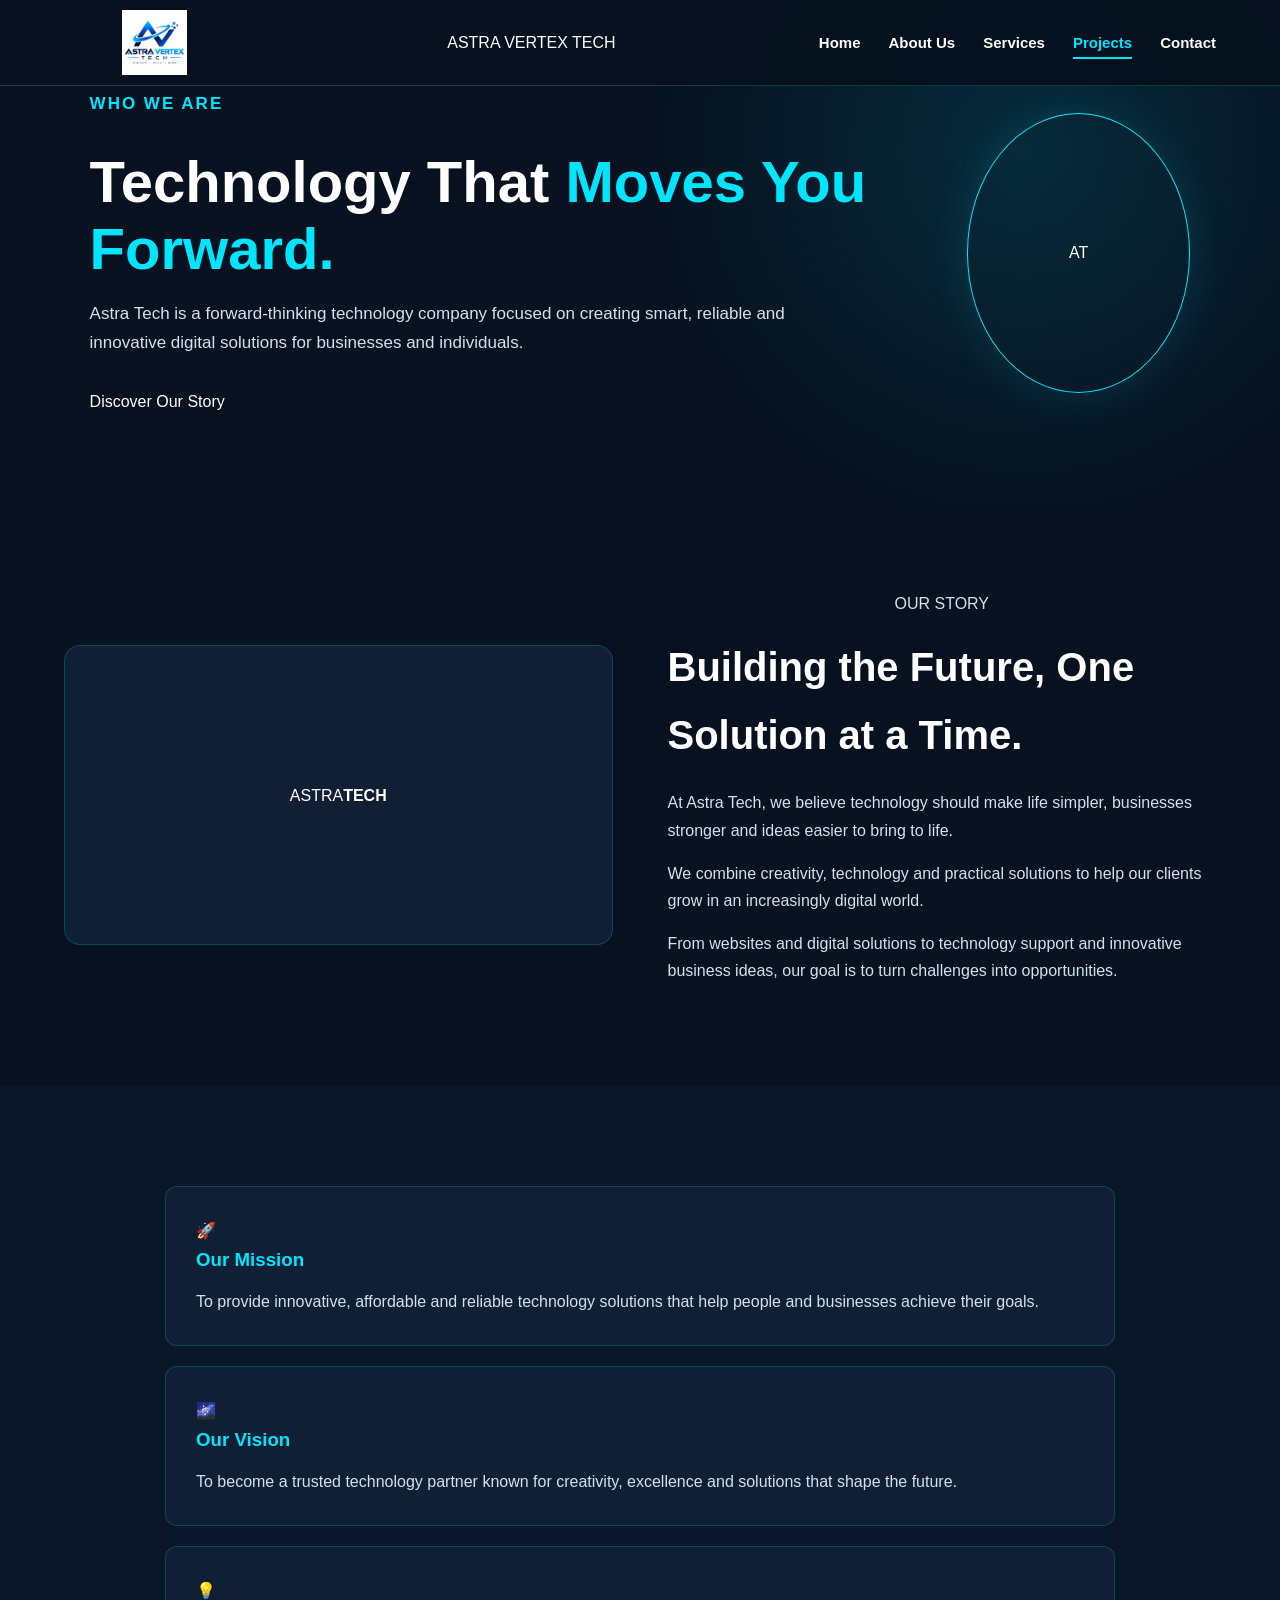
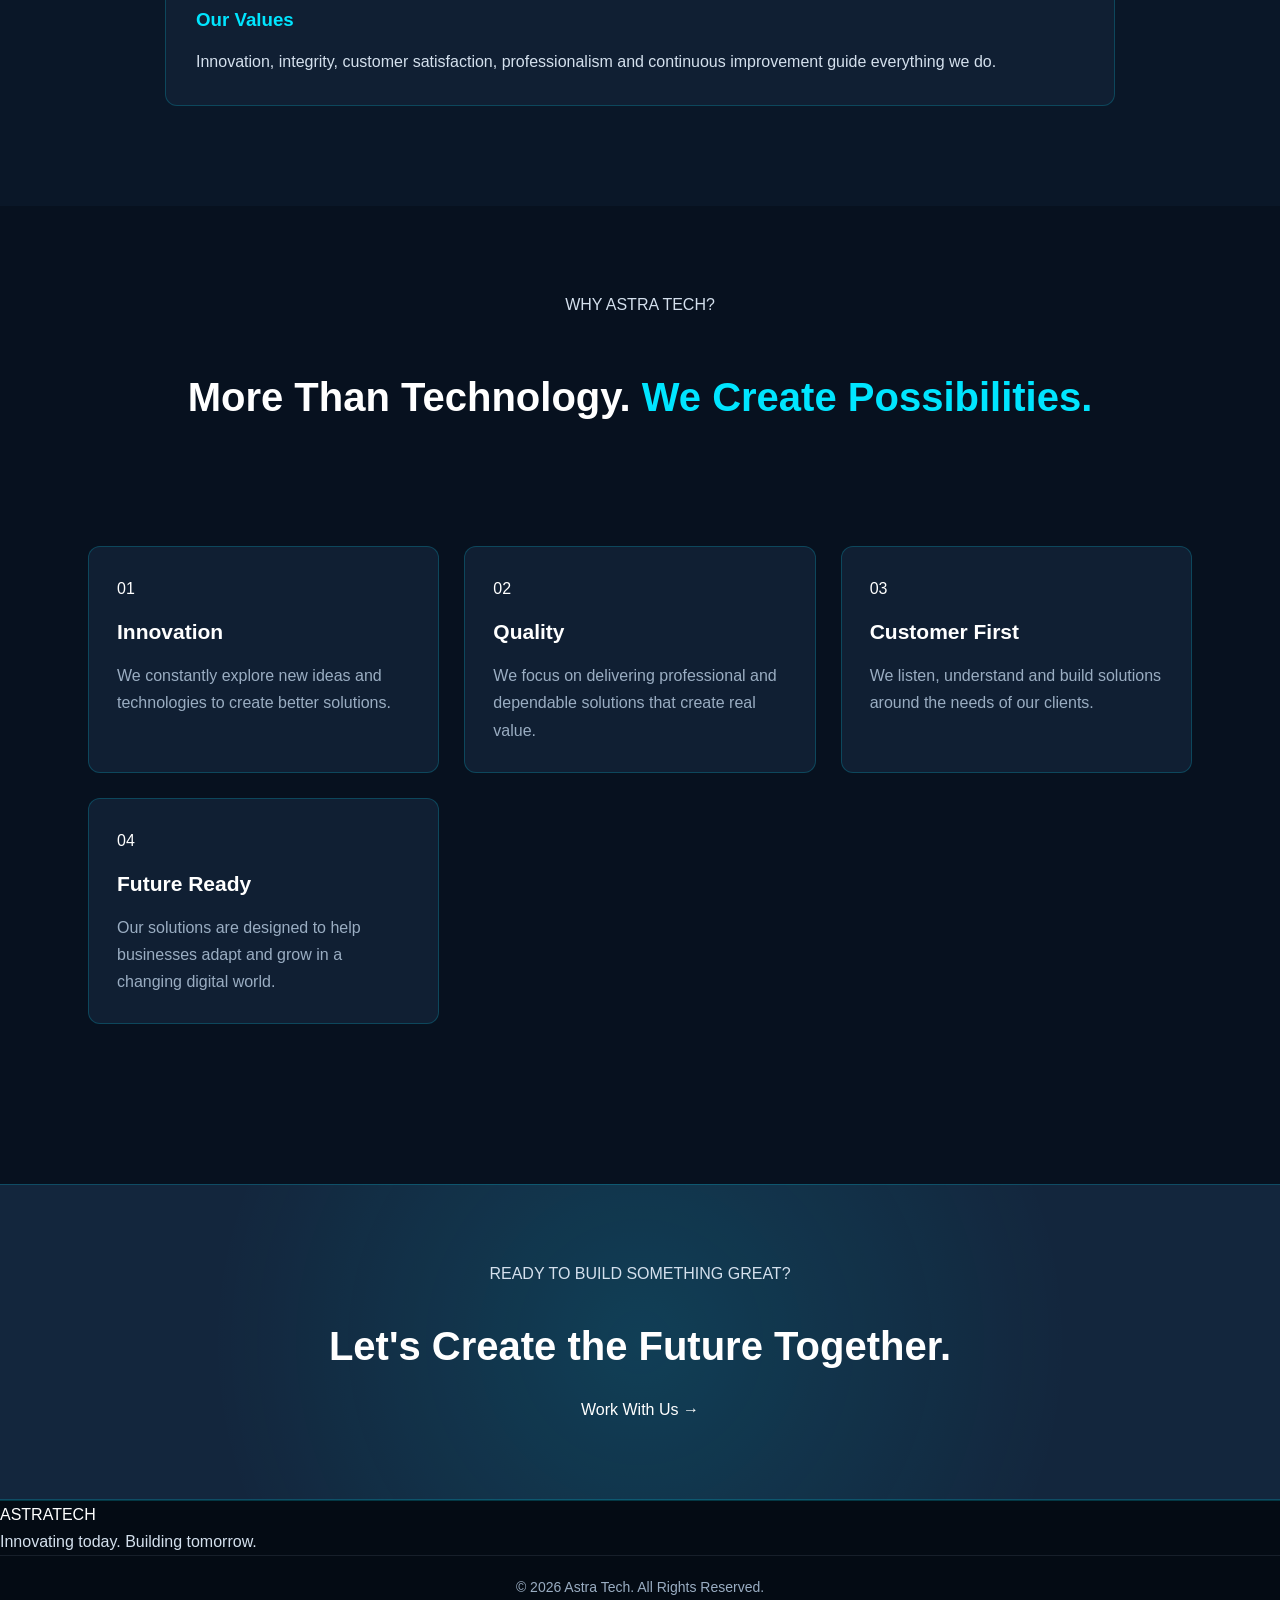
==== about.html @ 59bf7c74 "astra" ====
<!DOCTYPE html>
<html lang="en">
<head>
    <meta charset="UTF-8">
    <meta name="viewport" content="width=device-width, initial-scale=1.0">
    <title>About Us | Astra Tech</title>
    <link rel="stylesheet" href="style.css">
</head>

<body>
<header>
        <nav class="navbar">
         <a href="index.html" class="logo">
           <img src="astra-vertex-logo.png"
          alt="Astra Vertex Tech Logo">
           </a>
            <div class="logo">
                <span></span>ASTRA VERTEX TECH
            </div>

            <ul class="nav-links">
                <li><a href="index.html">Home</a></li>
                <li><a href="about.html">About Us</a></li>
                <li><a href="services.html">Services</a></li>
                <li><a href="projects.html" class="active">Projects</a></li>
                <li><a href="contact.html">Contact</a></li>
            </ul>

        </nav>
    </header>
   
    <!-- About Hero -->
    <section class="about-hero">
        <div class="hero-content">
            <p class="small-title">WHO WE ARE</p>

            <h1>
                Technology That
                <span>Moves You Forward.</span>
            </h1>

            <p>
                Astra Tech is a forward-thinking technology company
                focused on creating smart, reliable and innovative
                digital solutions for businesses and individuals.
            </p>

            <a href="#story" class="hero-button">Discover Our Story</a>
        </div>

        <div class="orbit">
            <div class="orbit-circle"></div>
            <div class="orbit-dot"></div>
            <div class="orbit-center">AT</div>
        </div>
    </section>

    <!-- Our Story -->
    <section class="story" id="story">

        <div class="story-image">
            <div class="image-box">
                <span>ASTRA</span>
                <strong>TECH</strong>
            </div>
        </div>

        <div class="story-content">
            <p class="section-title">OUR STORY</p>

            <h2>Building the Future, One Solution at a Time.</h2>

            <p>
                At Astra Tech, we believe technology should make life
                simpler, businesses stronger and ideas easier to bring
                to life.
            </p>

            <p>
                We combine creativity, technology and practical
                solutions to help our clients grow in an increasingly
                digital world.
            </p>

            <p>
                From websites and digital solutions to technology
                support and innovative business ideas, our goal is to
                turn challenges into opportunities.
            </p>
        </div>

    </section>

    <!-- Mission & Vision -->
    <section class="mission-section">

        <div class="mission-card">
            <div class="icon">🚀</div>
            <h3>Our Mission</h3>
            <p>
                To provide innovative, affordable and reliable
                technology solutions that help people and businesses
                achieve their goals.
            </p>
        </div>

        <div class="mission-card featured">
            <div class="icon">🌌</div>
            <h3>Our Vision</h3>
            <p>
                To become a trusted technology partner known for
                creativity, excellence and solutions that shape the
                future.
            </p>
        </div>

        <div class="mission-card">
            <div class="icon">💡</div>
            <h3>Our Values</h3>
            <p>
                Innovation, integrity, customer satisfaction,
                professionalism and continuous improvement guide
                everything we do.
            </p>
        </div>

    </section>

    <!-- Why Astra Tech -->
    <section class="why-us">

        <div class="why-heading">
            <p class="section-title">WHY ASTRA TECH?</p>

            <h2>
                More Than Technology.
                <span>We Create Possibilities.</span>
            </h2>
        </div>

        <div class="features">

            <div class="feature">
                <span>01</span>
                <h3>Innovation</h3>
                <p>
                    We constantly explore new ideas and technologies
                    to create better solutions.
                </p>
            </div>

            <div class="feature">
                <span>02</span>
                <h3>Quality</h3>
                <p>
                    We focus on delivering professional and dependable
                    solutions that create real value.
                </p>
            </div>

            <div class="feature">
                <span>03</span>
                <h3>Customer First</h3>
                <p>
                    We listen, understand and build solutions around
                    the needs of our clients.
                </p>
            </div>

            <div class="feature">
                <span>04</span>
                <h3>Future Ready</h3>
                <p>
                    Our solutions are designed to help businesses
                    adapt and grow in a changing digital world.
                </p>
            </div>

        </div>

    </section>

    <!-- Call To Action -->
    <section class="about-cta">

        <p>READY TO BUILD SOMETHING GREAT?</p>

        <h2>
            Let's Create the
            <span>Future Together.</span>
        </h2>

        <a href="contact.html">Work With Us →</a>

    </section>

    <!-- Footer -->
    <footer>
        <div class="logo">ASTRA<span>TECH</span></div>

        <p>
            Innovating today. Building tomorrow.
        </p>

        <p class="copyright">
            © 2026 Astra Tech. All Rights Reserved.
        </p>
    </footer>

</body>
</html>
---- style.css ----
/* =========================================
   ASTRA VERTEX TECH - COMPLETE STYLE.CSS
   Home | About Us | Services | Projects | Contacts
   ========================================= */

/* 1. GLOBAL STYLES */
:root {
    --bg-dark: #07111f;
    --bg-card: #101f33;
    --bg-light: #13263d;
    --cyan: #00e5ff;
    --cyan-dark: #00bcd4;
    --white: #ffffff;
    --text: #d4e0ed;
    --muted: #9aadc2;
    --border: rgba(0, 229, 255, 0.2);
    --header-height: 85px;
}

* {
    margin: 0;
    padding: 0;
    box-sizing: border-box;
}

html {
    scroll-behavior: smooth;
    scroll-padding-top: 100px;
}

body {
    font-family: Arial, Helvetica, sans-serif;
    background: var(--bg-dark);
    color: var(--white);
    line-height: 1.7;
    overflow-x: hidden;
}

img {
    max-width: 100%;
    height: auto;
}

a {
    color: inherit;
    text-decoration: none;
    transition: 0.3s ease;
}

button,
input,
textarea,
select {
    font: inherit;
}

button,
.btn,
.primary-btn,
.send-btn {
    cursor: pointer;
}

p {
    color: var(--text);
}

section {
    position: relative;
    scroll-margin-top: 100px;
}

.container,
.section,
.services-section,
.projects-section,
.contact-section {
    width: 100%;
    max-width: 1200px;
    margin-left: auto;
    margin-right: auto;
    padding-left: 24px;
    padding-right: 24px;
}

/* 2. FIXED HEADER AND NAVIGATION */

header,
.main-header {
    position: fixed;
    top: 0;
    left: 0;
    width: 100%;
    min-height: var(--header-height);
    z-index: 1000;
    background: rgba(7, 17, 31, 0.96);
    border-bottom: 1px solid var(--border);
    backdrop-filter: blur(14px);
}

.main-header {
    display: flex;
    align-items: center;
}

.navbar {
    width: 100%;
    min-height: var(--header-height);
    max-width: 1400px;
    margin: 0 auto;
    padding: 10px 5%;
    display: flex;
    justify-content: space-between;
    align-items: center;
    gap: 25px;
}

.navbar .logo {
    display: flex;
    align-items: center;
    flex-shrink: 0;
}

.navbar .logo img {
    width: 180px;
    height: 65px;
    object-fit: contain;
    display: block;
}

.nav-links {
    display: flex;
    align-items: center;
    gap: 28px;
    list-style: none;
}

.nav-links a {
    color: var(--white);
    font-size: 15px;
    font-weight: 600;
    position: relative;
    padding: 8px 0;
}

.nav-links a:hover,
.nav-links a.active {
    color: var(--cyan);
}

.nav-links a::after {
    content: "";
    position: absolute;
    left: 0;
    bottom: 0;
    width: 0;
    height: 2px;
    background: var(--cyan);
    transition: width 0.3s ease;
}

.nav-links a:hover::after,
.nav-links a.active::after {
    width: 100%;
}

.menu-btn {
    display: none;
    color: var(--white);
    background: transparent;
    border: 1px solid var(--border);
    border-radius: 8px;
    padding: 8px 12px;
    font-size: 24px;
}

/* Keep page content below the fixed header */

main {
    padding-top: var(--header-height);
}

/* 3. HOME PAGE HERO */

.hero {
    min-height: 85vh;
    padding: 90px 7%;
    display: flex;
    align-items: center;
    justify-content: center;
    background:
        radial-gradient(circle at 80% 35%, rgba(0, 229, 255, 0.12), transparent 32%),
        linear-gradient(135deg, #07111f, #0c1c30);
}

.hero-content {
    width: 100%;
    max-width: 1200px;
}

.welcome {
    display: inline-block;
    color: var(--cyan);
    font-size: 14px;
    font-weight: 700;
    letter-spacing: 3px;
    text-transform: uppercase;
    margin-bottom: 18px;
}

.hero h1,
.hero-content h1 {
    font-size: clamp(36px, 5vw, 66px);
    line-height: 1.15;
    max-width: 850px;
    margin-bottom: 24px;
}

.hero h1 span,
.hero-content h1 span {
    color: var(--cyan);
}

.hero p,
.hero-content p {
    max-width: 700px;
    font-size: 17px;
    margin-bottom: 30px;
}

.hero-buttons {
    display: flex;
    flex-wrap: wrap;
    gap: 16px;
    margin-top: 25px;
}

.btn,
.primary-btn,
.send-btn {
    display: inline-flex;
    align-items: center;
    justify-content: center;
    min-height: 48px;
    padding: 13px 26px;
    border: 1px solid var(--cyan);
    border-radius: 6px;
    background: var(--cyan);
    color: #06111e;
    font-weight: 700;
    transition: 0.3s ease;
}

.btn:hover,
.primary-btn:hover,
.send-btn:hover {
    background: transparent;
    color: var(--cyan);
    transform: translateY(-3px);
}

.btn-outline {
    background: transparent;
    color: var(--cyan);
}

.btn-outline:hover {
    background: var(--cyan);
    color: #06111e;
}

/* 4. GENERAL SECTION HEADINGS */

.section {
    padding-top: 85px;
    padding-bottom: 85px;
}

.section-title,
.section-heading {
    text-align: center;
    margin: 0 auto 45px;
    max-width: 800px;
}

.section-title h2,
.section-heading h2 {
    font-size: clamp(28px, 4vw, 42px);
    line-height: 1.25;
    margin-bottom: 16px;
}

.section-title h2 span,
.section-heading h2 span {
    color: var(--cyan);
}

.section-title p,
.section-heading p {
    color: var(--muted);
}

/* 5. HOME PAGE FEATURES */

.features {
    width: 100%;
    max-width: 1200px;
    margin: 0 auto;
    padding: 75px 24px;
    display: grid;
    grid-template-columns: repeat(3, minmax(0, 1fr));
    gap: 25px;
}

.feature {
    padding: 28px;
    background: var(--bg-card);
    border: 1px solid var(--border);
    border-radius: 12px;
    transition: 0.3s ease;
}

.feature:hover {
    transform: translateY(-6px);
    border-color: var(--cyan);
}

.feature h3 {
    margin: 12px 0;
    font-size: 21px;
}

.feature p {
    color: var(--muted);
}

/* 6. HOME PAGE CALL TO ACTION */

.cta,
.about-cta,
.services-cta,
.projects-cta,
.contact-cta {
    padding: 75px 24px;
    text-align: center;
    background:
        radial-gradient(circle at center, rgba(0, 229, 255, 0.13), transparent 65%),
        var(--bg-light);
    border-top: 1px solid var(--border);
    border-bottom: 1px solid var(--border);
}

.cta h2,
.about-cta h2,
.services-cta h2,
.projects-cta h2,
.contact-cta h2 {
    font-size: clamp(27px, 4vw, 40px);
    margin-bottom: 16px;
}

.cta p,
.about-cta p,
.services-cta p,
.projects-cta p,
.contact-cta p {
    max-width: 700px;
    margin: 0 auto 25px;
}

/* 7. ABOUT US HERO */

.about-hero {
    min-height: 420px;
    padding: 90px 7%;
    display: flex;
    align-items: center;
    background:
        radial-gradient(circle at 80% 30%, rgba(0, 229, 255, 0.12), transparent 35%),
        var(--bg-dark);
}

.about-hero h1 {
    font-size: clamp(36px, 5vw, 58px);
    margin-bottom: 18px;
}

.about-hero h1 span {
    color: var(--cyan);
}

.about-hero p {
    max-width: 720px;
}

.small-title,
.eyebrow {
    color: var(--cyan);
    text-transform: uppercase;
    font-size: 13px;
    font-weight: 700;
    letter-spacing: 2px;
    margin-bottom: 15px;
}

/* 8. ABOUT US STORY */

.story {
    max-width: 1200px;
    margin: 0 auto;
    padding: 85px 24px;
    display: grid;
    grid-template-columns: repeat(2, minmax(0, 1fr));
    align-items: center;
    gap: 55px;
}

.story h2 {
    font-size: clamp(28px, 4vw, 40px);
    margin-bottom: 20px;
}

.story p {
    margin-bottom: 16px;
}

.image-box {
    min-height: 300px;
    display: flex;
    align-items: center;
    justify-content: center;
    padding: 15px;
    overflow: hidden;
    border: 1px solid var(--border);
    border-radius: 16px;
    background: var(--bg-card);
}

.image-box img {
    width: 100%;
    height: 100%;
    max-height: 420px;
    object-fit: cover;
    border-radius: 10px;
}

.orbit {
    width: 280px;
    height: 280px;
    border: 1px solid var(--cyan);
    border-radius: 50%;
    display: flex;
    align-items: center;
    justify-content: center;
    box-shadow: 0 0 45px rgba(0, 229, 255, 0.13);
}

.orbit img {
    width: 70%;
    object-fit: contain;
}

/* 9. ABOUT US MISSION AND VISION */

.mission-section {
    padding: 80px 24px;
    background: #0a1728;
}

.mission-section h2 {
    text-align: center;
    font-size: clamp(28px, 4vw, 40px);
    margin-bottom: 40px;
}

.mission-section > p {
    max-width: 800px;
    margin: 0 auto 35px;
    text-align: center;
}

.mission-card {
    padding: 30px;
    border: 1px solid var(--border);
    background: var(--bg-card);
    border-radius: 12px;
}

.mission-card h3 {
    color: var(--cyan);
    margin-bottom: 12px;
}

.mission-section .mission-card {
    max-width: 950px;
    margin: 20px auto;
}

/* 10. ABOUT US - WHY CHOOSE US */

.why-us {
    max-width: 1200px;
    margin: 0 auto;
    padding: 85px 24px;
}

.why-heading {
    text-align: center;
    margin-bottom: 40px;
}

.why-heading h2 {
    font-size: clamp(28px, 4vw, 40px);
    margin-bottom: 15px;
}

.why-heading h2 span {
    color: var(--cyan);
}

/* 11. SERVICES PAGE HERO
   Existing Services class names retained */

.services-hero {
    min-height: 520px;
    padding: 80px 7%;
    display: grid;
    grid-template-columns: 1.2fr 0.8fr;
    align-items: center;
    gap: 45px;
    background:
        radial-gradient(circle at 80% 35%, rgba(0, 229, 255, 0.12), transparent 32%),
        var(--bg-dark);
}

.services-hero .hero-content {
    max-width: 720px;
}

.services-hero h1 {
    font-size: clamp(35px, 5vw, 58px);
    line-height: 1.15;
    margin-bottom: 22px;
}

.services-hero h1 span {
    color: var(--cyan);
}

.hero-description {
    color: var(--text);
    max-width: 650px;
    margin-bottom: 25px;
}

.hero-visual {
    min-height: 300px;
    display: flex;
    align-items: center;
    justify-content: center;
    position: relative;
}

.glow-circle {
    width: 240px;
    height: 240px;
    border-radius: 50%;
    border: 1px solid var(--cyan);
    background: radial-gradient(circle, rgba(0, 229, 255, 0.15), transparent 70%);
    box-shadow: 0 0 60px rgba(0, 229, 255, 0.15);
}

.tech-symbol {
    position: absolute;
    font-size: 75px;
    color: var(--cyan);
    text-shadow: 0 0 25px rgba(0, 229, 255, 0.35);
}

.floating-icon {
    position: absolute;
    display: flex;
    align-items: center;
    justify-content: center;
    width: 55px;
    height: 55px;
    background: var(--bg-card);
    border: 1px solid var(--border);
    border-radius: 12px;
    color: var(--cyan);
    font-size: 25px;
}

.floating-icon:nth-of-type(1) {
    top: 15%;
    left: 12%;
}

.floating-icon:nth-of-type(2) {
    right: 10%;
    top: 25%;
}

.floating-icon:nth-of-type(3) {
    bottom: 12%;
    left: 25%;
}

/* 12. SERVICES CARDS */

.services-section {
    padding-top: 85px;
    padding-bottom: 85px;
}

.services-grid {
    display: grid;
    grid-template-columns: repeat(3, minmax(0, 1fr));
    gap: 25px;
}

.service-card {
    position: relative;
    padding: 30px;
    background: var(--bg-card);
    border: 1px solid var(--border);
    border-radius: 12px;
    transition: 0.3s ease;
}

.service-card:hover {
    transform: translateY(-7px);
    border-color: var(--cyan);
    box-shadow: 0 12px 35px rgba(0, 229, 255, 0.08);
}

.service-number {
    color: var(--cyan);
    font-size: 14px;
    font-weight: 700;
    letter-spacing: 2px;
}

.service-icon {
    width: 58px;
    height: 58px;
    margin: 20px 0;
    display: flex;
    align-items: center;
    justify-content: center;
    color: var(--cyan);
    background: rgba(0, 229, 255, 0.08);
    border: 1px solid var(--border);
    border-radius: 12px;
    font-size: 28px;
}

.service-card h3 {
    font-size: 21px;
    margin-bottom: 12px;
}

.service-card p {
    color: var(--muted);
    margin-bottom: 20px;
}

.service-link {
    display: inline-block;
    color: var(--cyan);
    font-weight: 700;
}

.service-link:hover {
    color: var(--white);
}

/* 13. SERVICES - WHY CHOOSE US */

.why-section {
    padding: 85px 7%;
    background: #0a1728;
}

.why-content {
    max-width: 1200px;
    margin: 0 auto;
    display: grid;
    grid-template-columns: repeat(2, minmax(0, 1fr));
    align-items: center;
    gap: 45px;
}

.why-content h2 {
    font-size: clamp(28px, 4vw, 40px);
    margin-bottom: 20px;
}

.why-content h2 span {
    color: var(--cyan);
}

.benefit-list {
    list-style: none;
    margin-top: 25px;
}

.benefit-list li {
    position: relative;
    padding: 10px 0 10px 30px;
    color: var(--text);
}

.benefit-list li::before {
    content: "✓";
    position: absolute;
    left: 0;
    color: var(--cyan);
    font-weight: 700;
}

.why-visual {
    min-height: 300px;
    display: flex;
    align-items: center;
    justify-content: center;
    border: 1px solid var(--border);
    border-radius: 15px;
    background: var(--bg-card);
    color: var(--cyan);
    font-size: 85px;
}

/* 14. PROJECTS PAGE HERO */

.projects-hero {
    min-height: 400px;
    padding: 85px 7%;
    display: flex;
    align-items: center;
    background:
        radial-gradient(circle at 80% 30%, rgba(0, 229, 255, 0.12), transparent 35%),
        var(--bg-dark);
}

.projects-hero-content {
    max-width: 900px;
}

.projects-hero h1 {
    font-size: clamp(36px, 5vw, 58px);
    line-height: 1.15;
    margin-bottom: 20px;
}

.projects-hero h1 span {
    color: var(--cyan);
}

.projects-hero p {
    max-width: 750px;
}

.project-tech-icon {
    color: var(--cyan);
    font-size: 50px;
    margin-top: 20px;
}

/* 15. PROJECTS GRID */

.projects-section {
    padding-top: 85px;
    padding-bottom: 85px;
}

.projects-grid {
    display: grid;
    grid-template-columns: repeat(3, minmax(0, 1fr));
    gap: 25px;
}

.project-card {
    overflow: hidden;
    border-radius: 12px;
    border: 1px solid var(--border);
    background: var(--bg-card);
    transition: 0.3s ease;
}

.project-card:hover {
    transform: translateY(-6px);
    border-color: var(--cyan);
}

.project-image {
    height: 220px;
    display: flex;
    align-items: center;
    justify-content: center;
    overflow: hidden;
    background: var(--bg-light);
    color: var(--cyan);
    font-size: 55px;
}

.project-image img {
    width: 100%;
    height: 100%;
    object-fit: cover;
    display: block;
    transition: transform 0.4s ease;
}

.project-card:hover .project-image img {
    transform: scale(1.05);
}

.project-web,
.project-system,
.project-mobile,
.project-software,
.project-school,
.project-digital {
    background:
        radial-gradient(circle at center, rgba(0, 229, 255, 0.12), transparent 70%),
        var(--bg-light);
}

.project-content {
    padding: 25px;
}

.project-content h3 {
    font-size: 21px;
    margin-bottom: 12px;
}

.project-content p {
    color: var(--muted);
}

/* 16. PROJECT DEVELOPMENT PROCESS */

.project-process {
    padding: 80px 24px;
    background: #0a1728;
}

.project-process > h2 {
    text-align: center;
    font-size: clamp(28px, 4vw, 40px);
    margin-bottom: 40px;
}

.process-grid {
    max-width: 1200px;
    margin: 0 auto;
    display: grid;
    grid-template-columns: repeat(4, minmax(0, 1fr));
    gap: 20px;
}

.process-item {
    padding: 25px;
    background: var(--bg-card);
    border: 1px solid var(--border);
    border-radius: 12px;
}

.process-item h3 {
    color: var(--cyan);
    margin-bottom: 10px;
}

.process-item p {
    color: var(--muted);
}

/* 17. CONTACTS PAGE HERO */

.contact-hero {
    min-height: 340px;
    padding: 75px 7%;
    display: flex;
    align-items: center;
    background:
        radial-gradient(circle at 80% 30%, rgba(0, 229, 255, 0.12), transparent 35%),
        var(--bg-dark);
}

.contact-hero-content {
    max-width: 900px;
}

.contact-hero h1 {
    font-size: clamp(36px, 5vw, 58px);
    margin-bottom: 20px;
}

.contact-hero h1 span {
    color: var(--cyan);
}

.contact-hero p {
    max-width: 750px;
}

/* 18. CONTACT DETAILS AND FORM */

.contact-section {
    padding-top: 85px;
    padding-bottom: 85px;
    display: grid;
    grid-template-columns: 0.9fr 1.1fr;
    align-items: start;
    gap: 40px;
}

.contact-info,
.contact-form-box {
    padding: 32px;
    background: var(--bg-card);
    border: 1px solid var(--border);
    border-radius: 12px;
}

.contact-info h2,
.form-heading {
    font-size: 28px;
    margin-bottom: 18px;
}

.contact-description {
    color: var(--muted);
    margin-bottom: 25px;
}

.contact-item {
    display: flex;
    align-items: flex-start;
    gap: 16px;
    margin-bottom: 25px;
}

.contact-icon {
    width: 45px;
    height: 45px;
    flex-shrink: 0;
    display: flex;
    align-items: center;
    justify-content: center;
    background: rgba(0, 229, 255, 0.08);
    border: 1px solid var(--border);
    border-radius: 10px;
    color: var(--cyan);
    font-size: 20px;
}

.contact-item h3 {
    font-size: 17px;
    margin-bottom: 5px;
}

.contact-item p,
.contact-item a {
    color: var(--muted);
    overflow-wrap: anywhere;
}

.contact-item a:hover {
    color: var(--cyan);
}

.form-heading {
    margin-bottom: 25px;
}

.input-row {
    display: grid;
    grid-template-columns: repeat(2, minmax(0, 1fr));
    gap: 18px;
}

.input-group {
    display: flex;
    flex-direction: column;
    gap: 8px;
    margin-bottom: 20px;
}

.input-group label {
    font-size: 14px;
    color: var(--text);
    font-weight: 600;
}

.input-group input,
.input-group textarea,
.input-group select {
    width: 100%;
    min-height: 48px;
    padding: 13px 14px;
    color: var(--white);
    background: #091626;
    border: 1px solid rgba(154, 173, 194, 0.3);
    border-radius: 6px;
    outline: none;
}

.input-group textarea {
    min-height: 140px;
    resize: vertical;
}

.input-group input:focus,
.input-group textarea:focus,
.input-group select:focus {
    border-color: var(--cyan);
    box-shadow: 0 0 0 3px rgba(0, 229, 255, 0.08);
}

.input-group input::placeholder,
.input-group textarea::placeholder {
    color: #8194aa;
}

.send-btn {
    width: 100%;
    margin-top: 5px;
}

/* 19. FOOTER */

footer,
.site-footer {
    background: #040b14;
    border-top: 1px solid var(--border);
}

.footer-content {
    max-width: 1200px;
    margin: 0 auto;
    padding: 55px 24px 35px;
    display: grid;
    grid-template-columns: 2fr 1fr 1fr;
    gap: 35px;
}

.footer-content h3 {
    font-size: 20px;
    margin-bottom: 16px;
}

.footer-content p {
    color: var(--muted);
}

.footer-content ul {
    list-style: none;
}

.footer-content li {
    margin-bottom: 10px;
}

.footer-content a {
    color: var(--muted);
}

.footer-content a:hover {
    color: var(--cyan);
}

.copyright {
    padding: 20px 24px;
    text-align: center;
    border-top: 1px solid rgba(154, 173, 194, 0.12);
    color: var(--muted);
    font-size: 14px;
}

/* 20. RESPONSIVE TABLETS */

@media (max-width: 1000px) {
    .navbar {
        padding-left: 3%;
        padding-right: 3%;
    }

    .nav-links {
        gap: 17px;
    }

    .navbar .logo img {
        width: 150px;
        height: 60px;
    }

    .services-grid,
    .projects-grid {
        grid-template-columns: repeat(2, minmax(0, 1fr));
    }

    .process-grid {
        grid-template-columns: repeat(2, minmax(0, 1fr));
    }

    .services-hero {
        grid-template-columns: 1fr 0.7fr;
        gap: 20px;
    }
}

/* 21. RESPONSIVE MOBILE PHONES */

@media (max-width: 768px) {
    :root {
        --header-height: 75px;
    }

    .navbar {
        min-height: var(--header-height);
        padding: 8px 5%;
    }

    .navbar .logo img {
        width: 145px;
        height: 55px;
    }

    .menu-btn {
        display: block;
    }

    /* Mobile menu: works when JavaScript adds .active */
    .nav-links {
        display: none;
        position: absolute;
        top: 100%;
        left: 0;
        width: 100%;
        padding: 20px 5%;
        flex-direction: column;
        align-items: stretch;
        gap: 8px;
        background: #07111f;
        border-bottom: 1px solid var(--border);
    }

    .nav-links.active {
        display: flex;
    }

    .nav-links a {
        display: block;
        padding: 12px 0;
    }

    main {
        padding-top: var(--header-height);
    }

    .hero {
        min-height: auto;
        padding: 75px 6%;
    }

    .hero p,
    .hero-content p {
        font-size: 16px;
    }

    .section,
    .services-section,
    .projects-section {
        padding-top: 60px;
        padding-bottom: 60px;
    }

    .features,
    .services-grid,
    .projects-grid {
        grid-template-columns: 1fr;
    }

    .features {
        padding-top: 55px;
        padding-bottom: 55px;
    }

    .about-hero,
    .projects-hero,
    .contact-hero {
        min-height: auto;
        padding: 65px 6%;
    }

    .story {
        grid-template-columns: 1fr;
        gap: 30px;
        padding-top: 60px;
        padding-bottom: 60px;
    }

    .image-box {
        min-height: 230px;
    }

    .mission-section,
    .why-us,
    .why-section,
    .project-process {
        padding-top: 60px;
        padding-bottom: 60px;
    }

    .services-hero {
        grid-template-columns: 1fr;
        padding: 65px 6%;
    }

    .hero-visual {
        min-height: 230px;
    }

    .glow-circle {
        width: 190px;
        height: 190px;
    }

    .why-content {
        grid-template-columns: 1fr;
    }

    .why-visual {
        min-height: 230px;
    }

    .contact-section {
        grid-template-columns: 1fr;
        padding-top: 60px;
        padding-bottom: 60px;
    }

    .footer-content {
        grid-template-columns: 1fr;
        gap: 25px;
        padding-top: 40px;
    }

    .cta,
    .about-cta,
    .services-cta,
    .projects-cta,
    .contact-cta {
        padding: 55px 20px;
    }
}

/* 22. SMALL MOBILE PHONES */

@media (max-width: 480px) {
    .navbar .logo img {
        width: 125px;
        height: 50px;
    }

    .hero h1,
    .hero-content h1,
    .about-hero h1,
    .projects-hero h1,
    .contact-hero h1,
    .services-hero h1 {
        font-size: 34px;
    }

    .hero-buttons {
        flex-direction: column;
        align-items: stretch;
    }

    .btn,
    .primary-btn {
        width: 100%;
    }

    .process-grid {
        grid-template-columns: 1fr;
    }

    .input-row {
        grid-template-columns: 1fr;
        gap: 0;
    }

    .contact-info,
    .contact-form-box,
    .service-card,
    .project-content {
        padding: 22px;
    }

    .section-title,
    .section-heading {
        margin-bottom: 30px;
    }
}
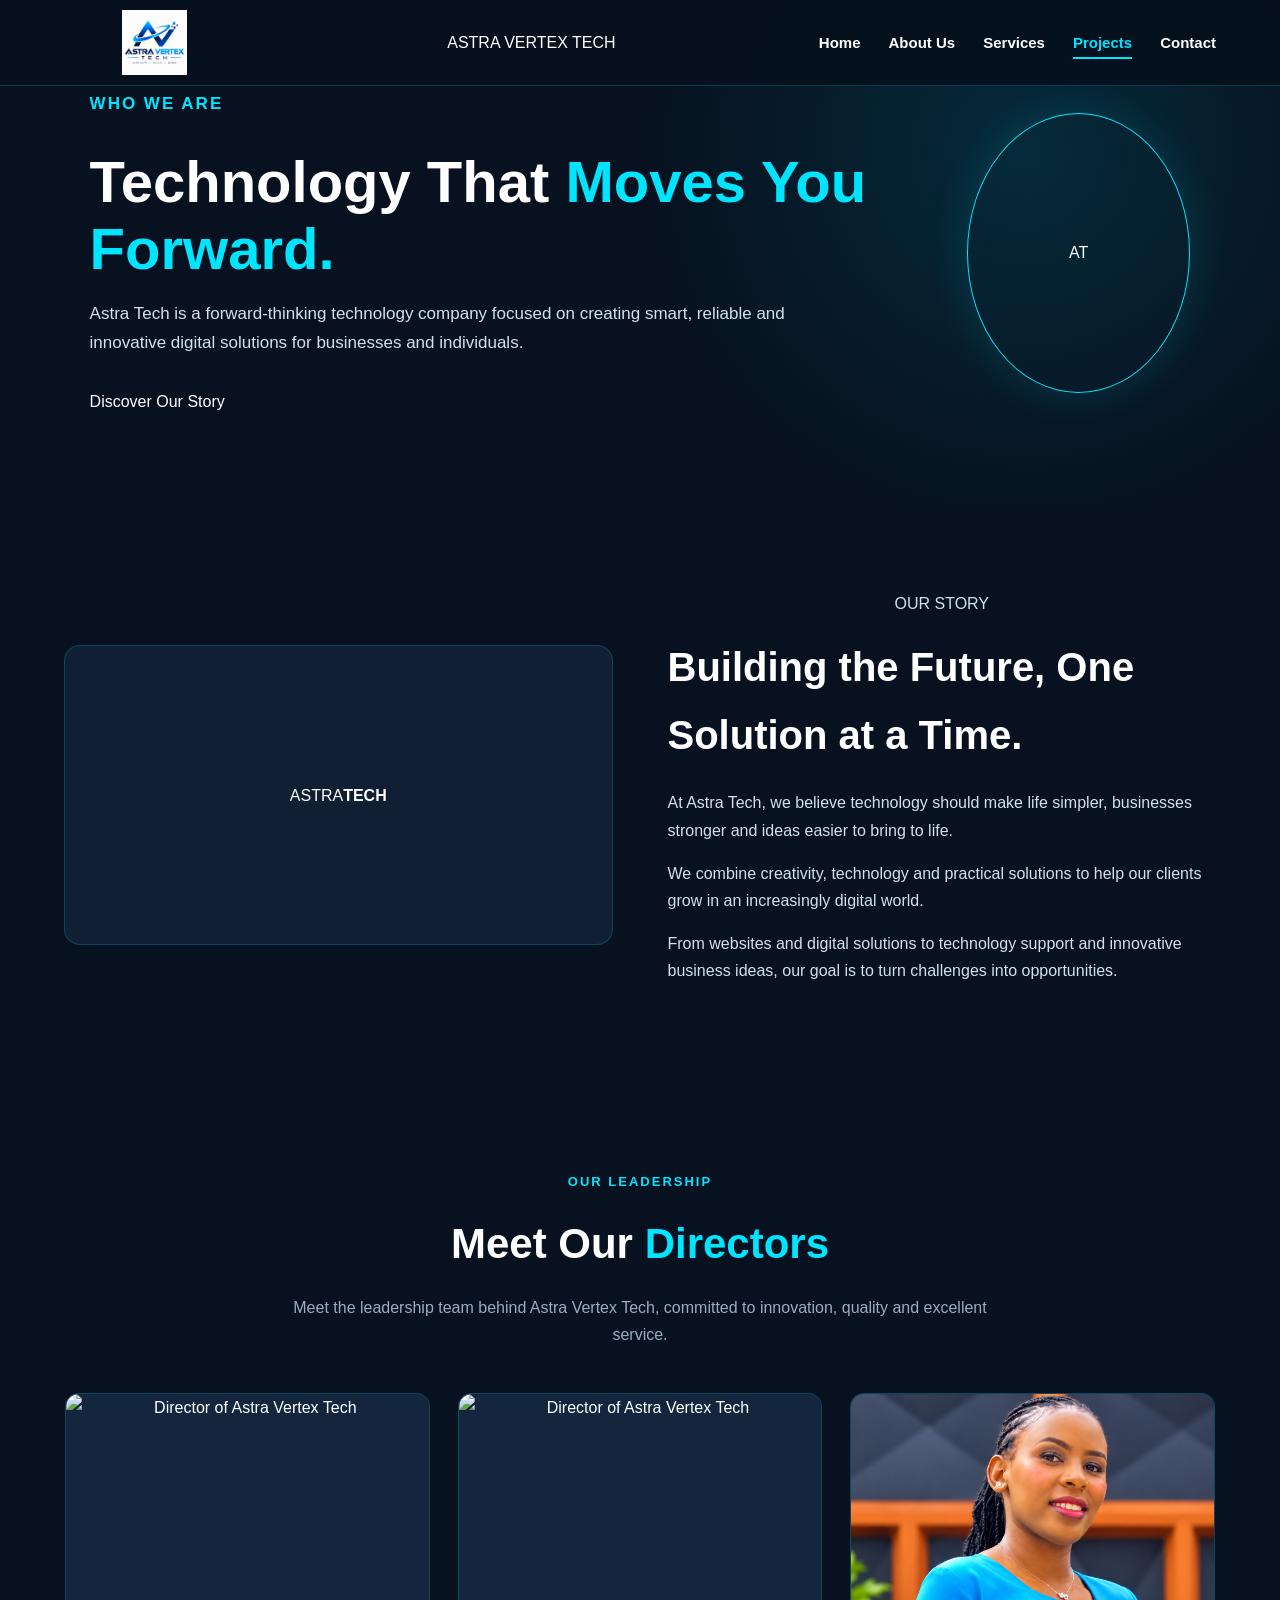
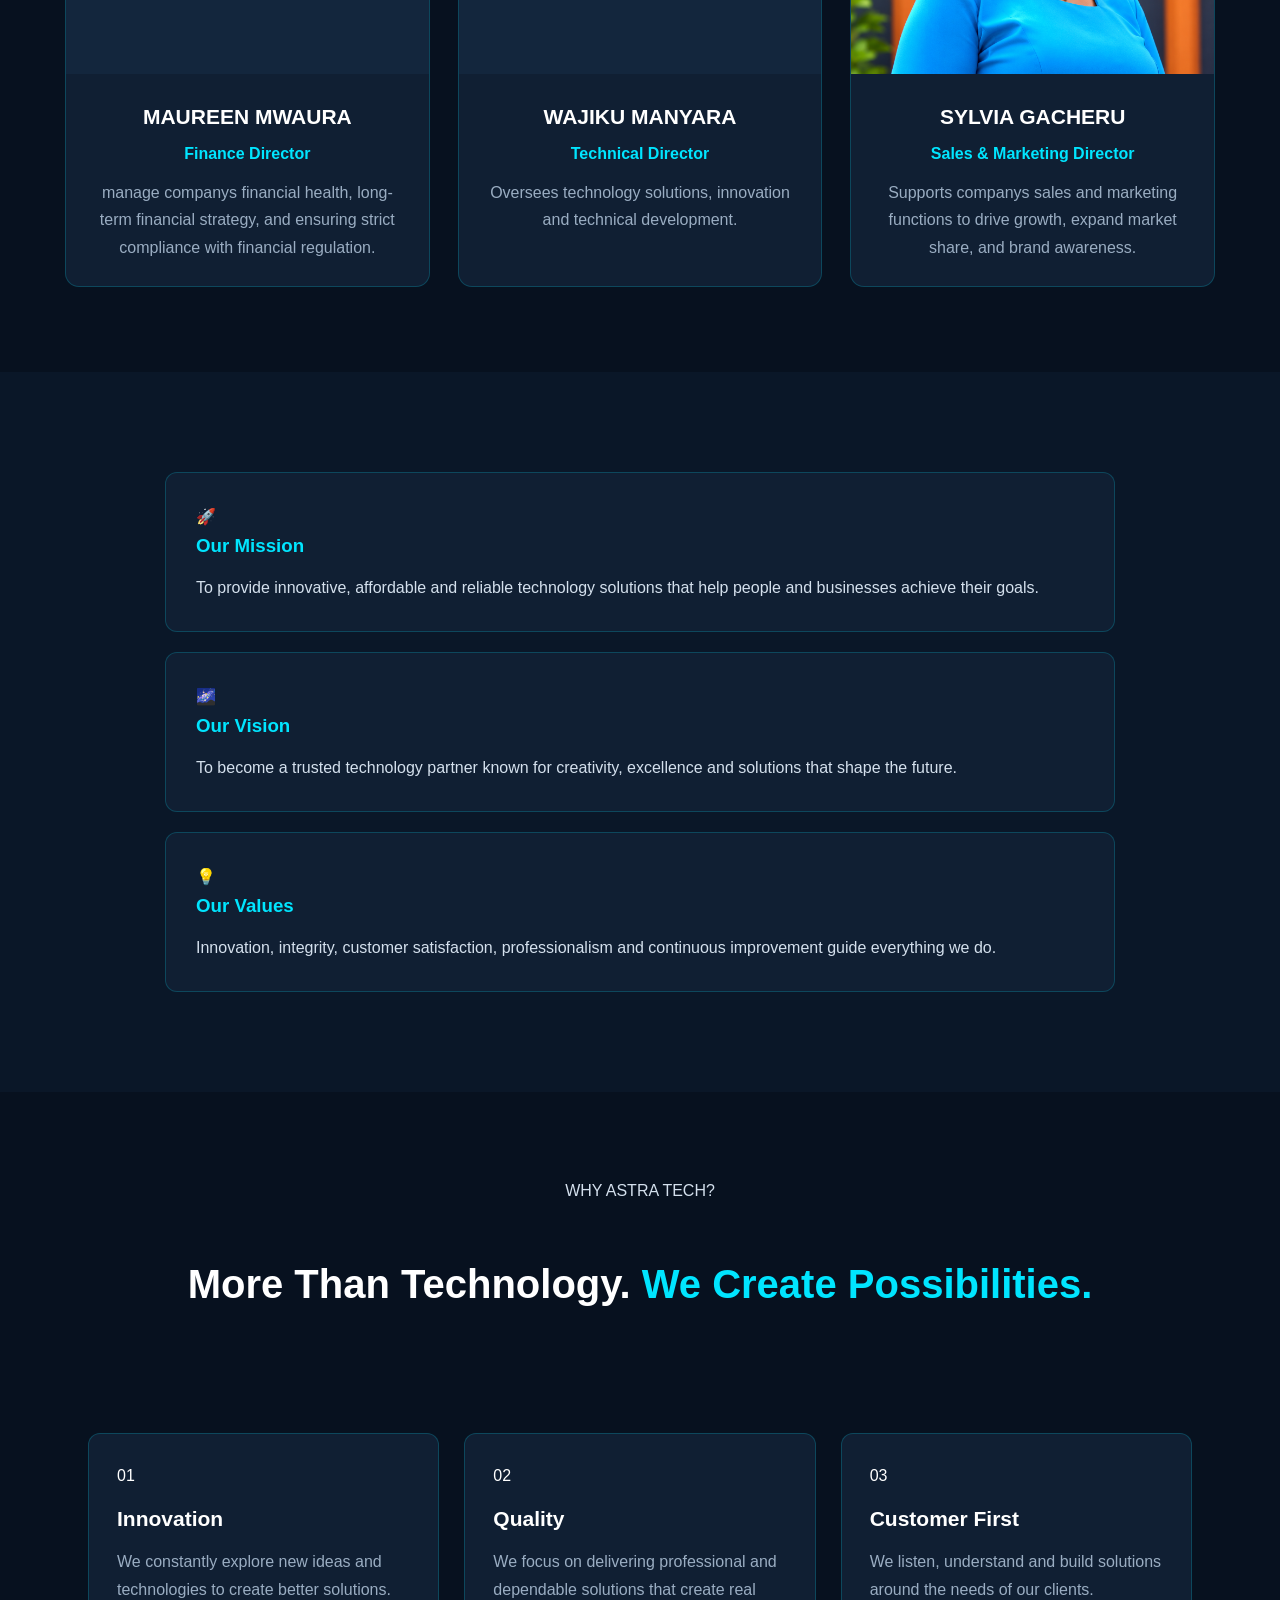
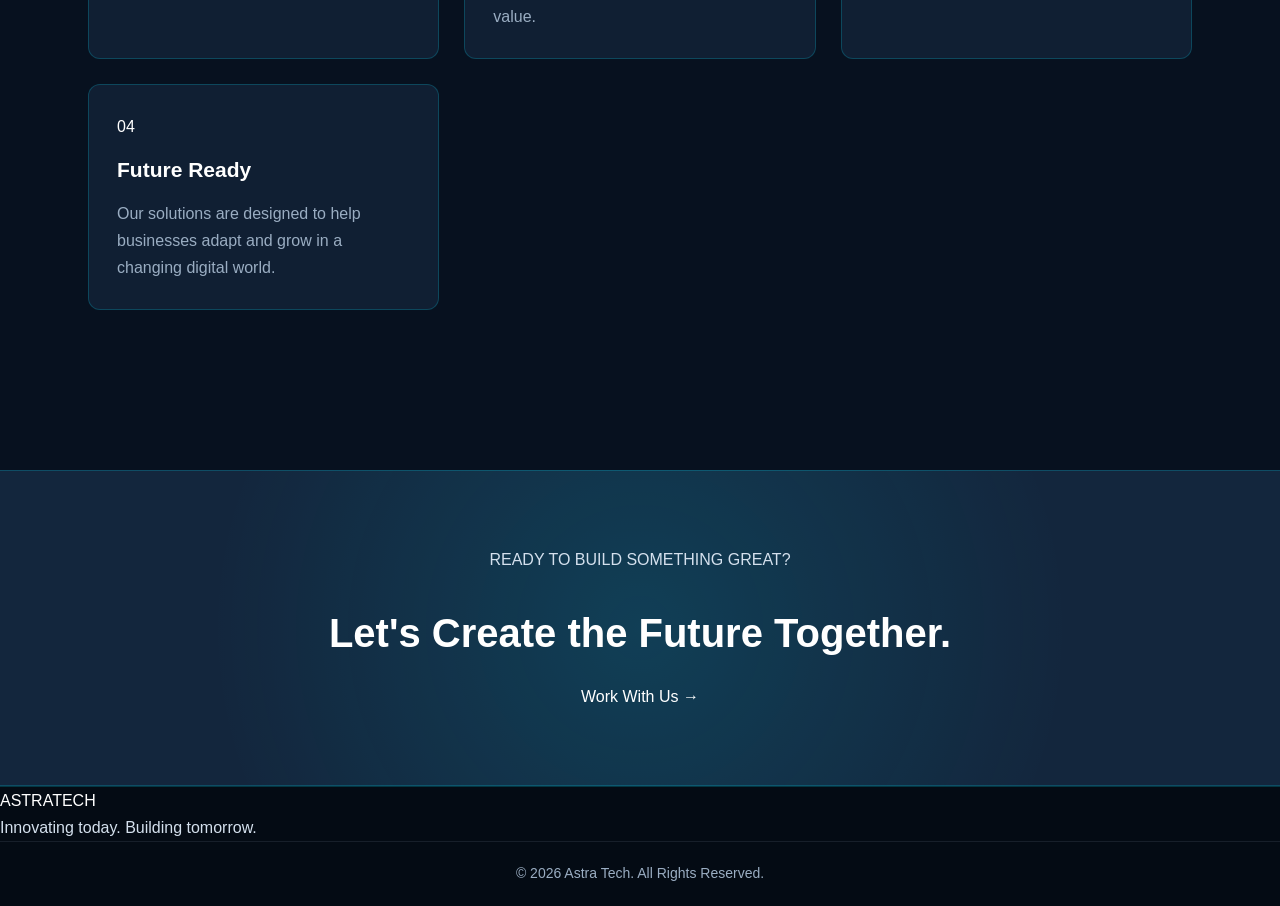
==== commit ac655a6c: "Test commit" ====
--- a/about.html
+++ b/about.html
@@ -92,6 +92,70 @@
 
     </section>
 
+<!-- DIRECTORS SECTION -->
+<section class="directors-section" id="directors">
+    <div class="directors-heading">
+        <p class="eyebrow">OUR LEADERSHIP</p>
+        <h2>Meet Our <span>Directors</span></h2>
+        <p>
+            Meet the leadership team behind Astra Vertex Tech,
+            committed to innovation, quality and excellent service.
+        </p>
+    </div>
+
+    <div class="directors-grid">
+
+        <!-- DIRECTOR 1 -->
+        <div class="director-card">
+            <div class="director-image">
+                <img src="images/director1.jpg"
+                     alt="Director of Astra Vertex Tech">
+            </div>
+            <div class="director-info">
+                <h3>MAUREEN MWAURA</h3>
+                <p class="director-role">Finance Director</p>
+                <p>
+                   manage companys financial health, long-term financial
+                   strategy, and ensuring strict compliance with financial regulation.
+                </p>
+            </div>
+        </div>
+
+        <!-- DIRECTOR 2 -->
+        <div class="director-card">
+            <div class="director-image">
+                <img src="images/director2.jpg"
+                     alt="Director of Astra Vertex Tech">
+            </div>
+            <div class="director-info">
+                <h3>WAJIKU MANYARA</h3>
+                <p class="director-role">Technical Director</p>
+                <p>
+                    Oversees technology solutions, innovation
+                    and technical development.
+                </p>
+            </div>
+        </div>
+
+        <!-- DIRECTOR 3 -->
+        <div class="director-card">
+            <div class="director-image">
+                <img src="image/director-astra-vertex-image.png"
+                     alt="Director of Astra Vertex Tech">
+            </div>
+            <div class="director-info">
+                <h3>SYLVIA GACHERU</h3>
+                <p class="director-role">Sales & Marketing Director</p>
+                <p>
+                    Supports companys sales and marketing functions to drive growth, expand market share,
+                    and brand awareness.
+                </p>
+            </div>
+        </div>
+
+    </div>
+</section>
+
     <!-- Mission & Vision -->
     <section class="mission-section">
 
--- a/style.css
+++ b/style.css
@@ -1307,3 +1307,104 @@
         margin-bottom: 30px;
     }
 }
+
+/* ASTRA VERTEX TECH - DIRECTORS SECTION */
+
+.directors-section {
+    padding: 85px 24px;
+    background: #07111f;
+}
+
+.directors-heading {
+    max-width: 750px;
+    margin: 0 auto 45px;
+    text-align: center;
+}
+
+.directors-heading h2 {
+    font-size: clamp(30px, 4vw, 42px);
+    margin-bottom: 15px;
+}
+
+.directors-heading h2 span {
+    color: #00e5ff;
+}
+
+.directors-heading > p:last-child {
+    color: #9aadc2;
+}
+
+.directors-grid {
+    max-width: 1150px;
+    margin: 0 auto;
+    display: grid;
+    grid-template-columns: repeat(3, minmax(0, 1fr));
+    gap: 28px;
+}
+
+.director-card {
+    overflow: hidden;
+    background: #101f33;
+    border: 1px solid rgba(0, 229, 255, 0.2);
+    border-radius: 14px;
+    text-align: center;
+    transition: 0.3s ease;
+}
+
+.director-card:hover {
+    transform: translateY(-7px);
+    border-color: #00e5ff;
+    box-shadow: 0 12px 30px rgba(0, 229, 255, 0.1);
+}
+
+.director-image {
+    height: 280px;
+    overflow: hidden;
+    background: #13263d;
+}
+
+.director-image img {
+    width: 100%;
+    height: 100%;
+    object-fit: cover;
+    display: block;
+}
+
+.director-info {
+    padding: 25px 20px;
+}
+
+.director-info h3 {
+    font-size: 21px;
+    margin-bottom: 5px;
+}
+
+.director-role {
+    color: #00e5ff;
+    font-weight: 700;
+    margin-bottom: 12px;
+}
+
+.director-info p:last-child {
+    color: #9aadc2;
+}
+
+@media (max-width: 768px) {
+    .directors-grid {
+        grid-template-columns: repeat(2, minmax(0, 1fr));
+    }
+}
+
+@media (max-width: 520px) {
+    .directors-grid {
+        grid-template-columns: 1fr;
+    }
+
+    .director-image {
+        height: 300px;
+    }
+
+    .directors-section {
+        padding: 60px 20px;
+    }
+}
